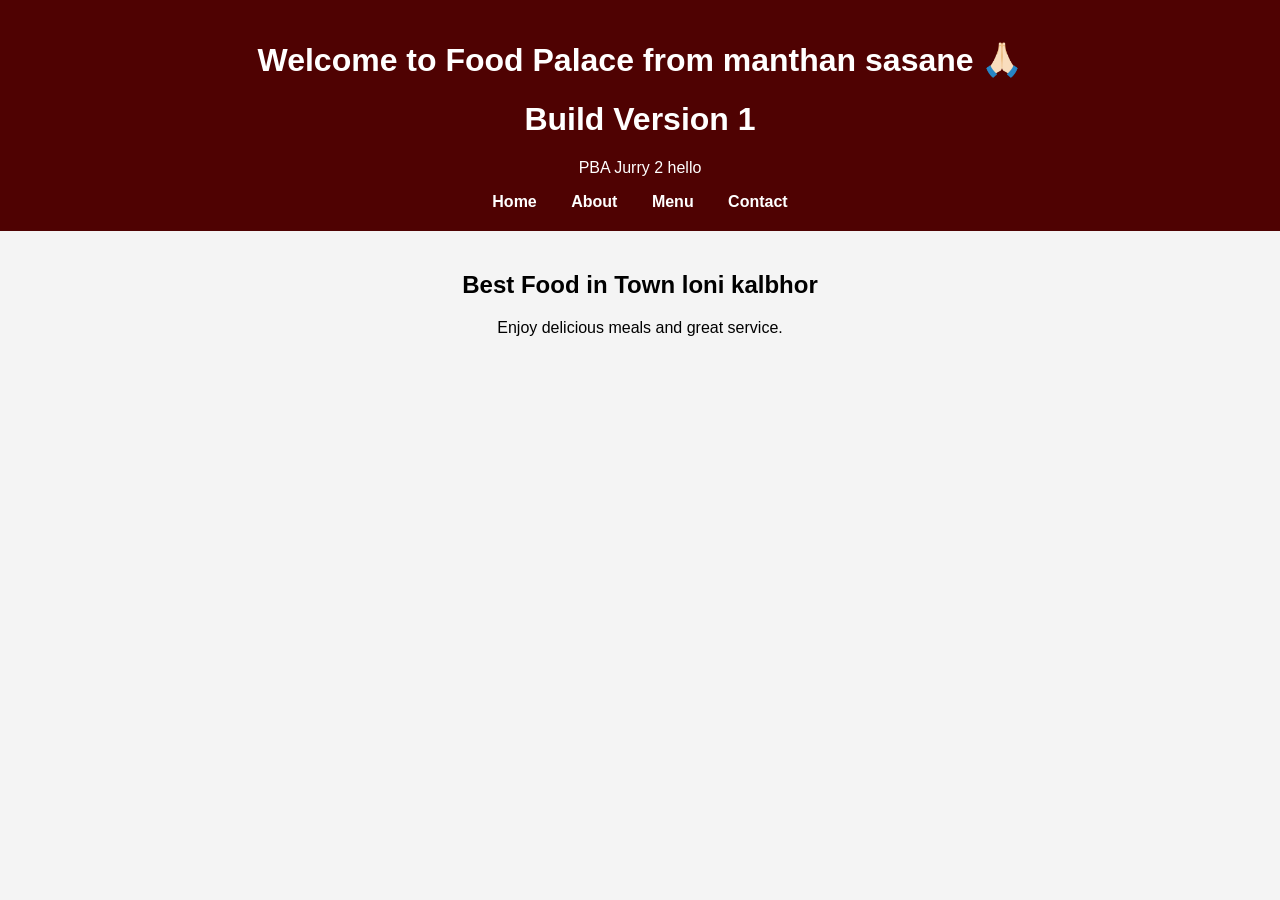
==== index.html @ 78e65f8f "Add build version header to index.html" ====
<!DOCTYPE html>
<html>
<head>
<meta charset="UTF-8">
<title>Food Palace</title>
<link rel="stylesheet" href="style.css">
</head>

<body>

<header>
    
<h1>Welcome to Food Palace from manthan sasane 🙏🏻</h1>
<h1>Build Version 1</h1>
<p>PBA Jurry 2 hello </p>


<nav>
<a href="index.html">Home</a>
<a href="about.html">About</a>
<a href="menu.html">Menu</a>
<a href="contact.html">Contact</a>
</nav>

</header>

<section>
<h2>Best Food in Town loni kalbhor</h2>
<p>Enjoy delicious meals and great service.</p>
</section>

</body>
</html>
---- style.css ----
body {
    font-family: Arial, sans-serif;
    background: #f4f4f4;
    text-align: center;
    margin: 0;
}

header {
    background: #4f0202;
    color: white;
    padding: 20px;
}

nav a {
    color: white;
    margin: 15px;
    text-decoration: none;
    font-weight: bold;
}

nav a:hover {
    text-decoration: underline;
}

section {
    padding: 20px;
}
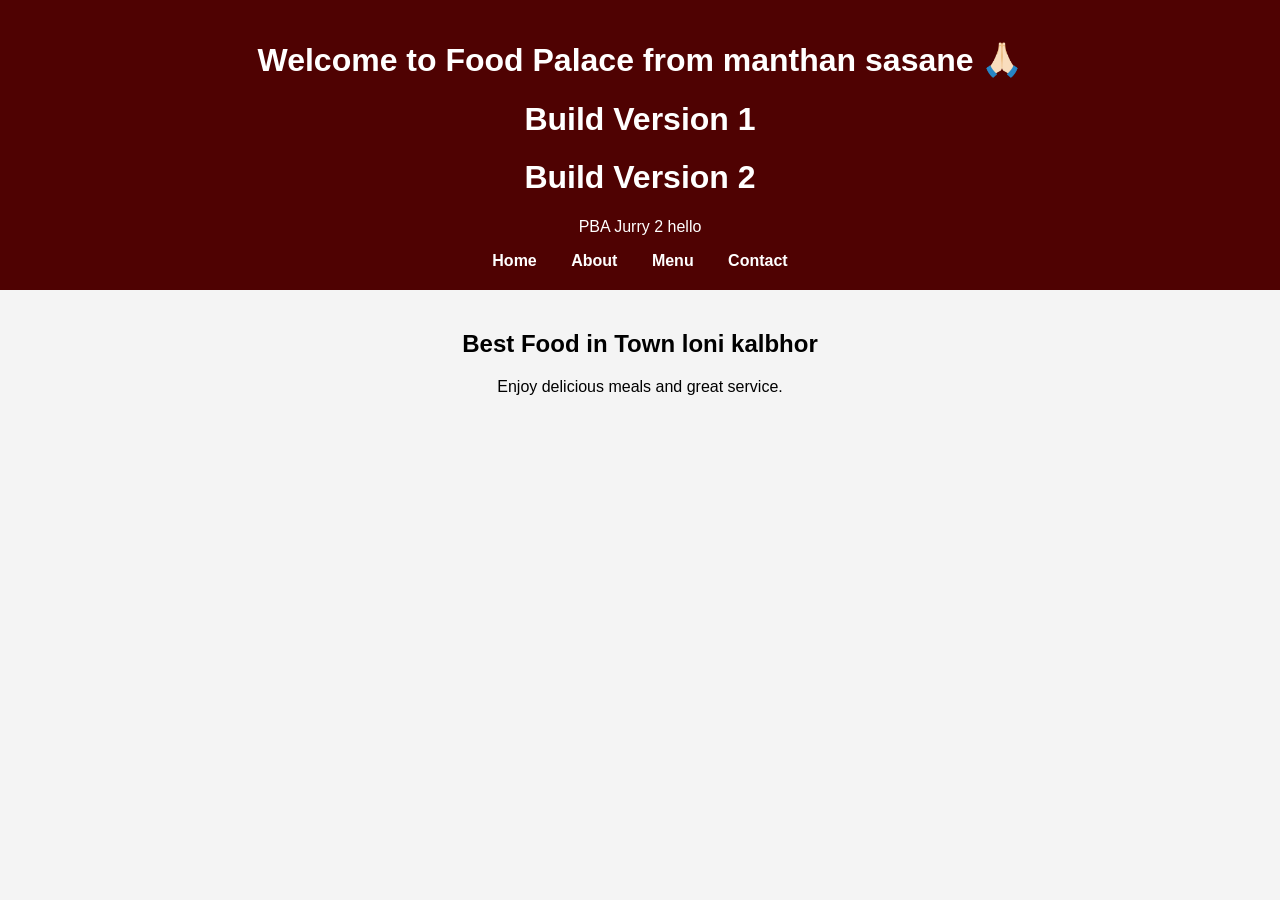
==== commit 3858be8f: "Update index.html" ====
--- a/index.html
+++ b/index.html
@@ -12,6 +12,7 @@
     
 <h1>Welcome to Food Palace from manthan sasane 🙏🏻</h1>
 <h1>Build Version 1</h1>
+<h1>Build Version 2</h1>
 <p>PBA Jurry 2 hello </p>
 
 
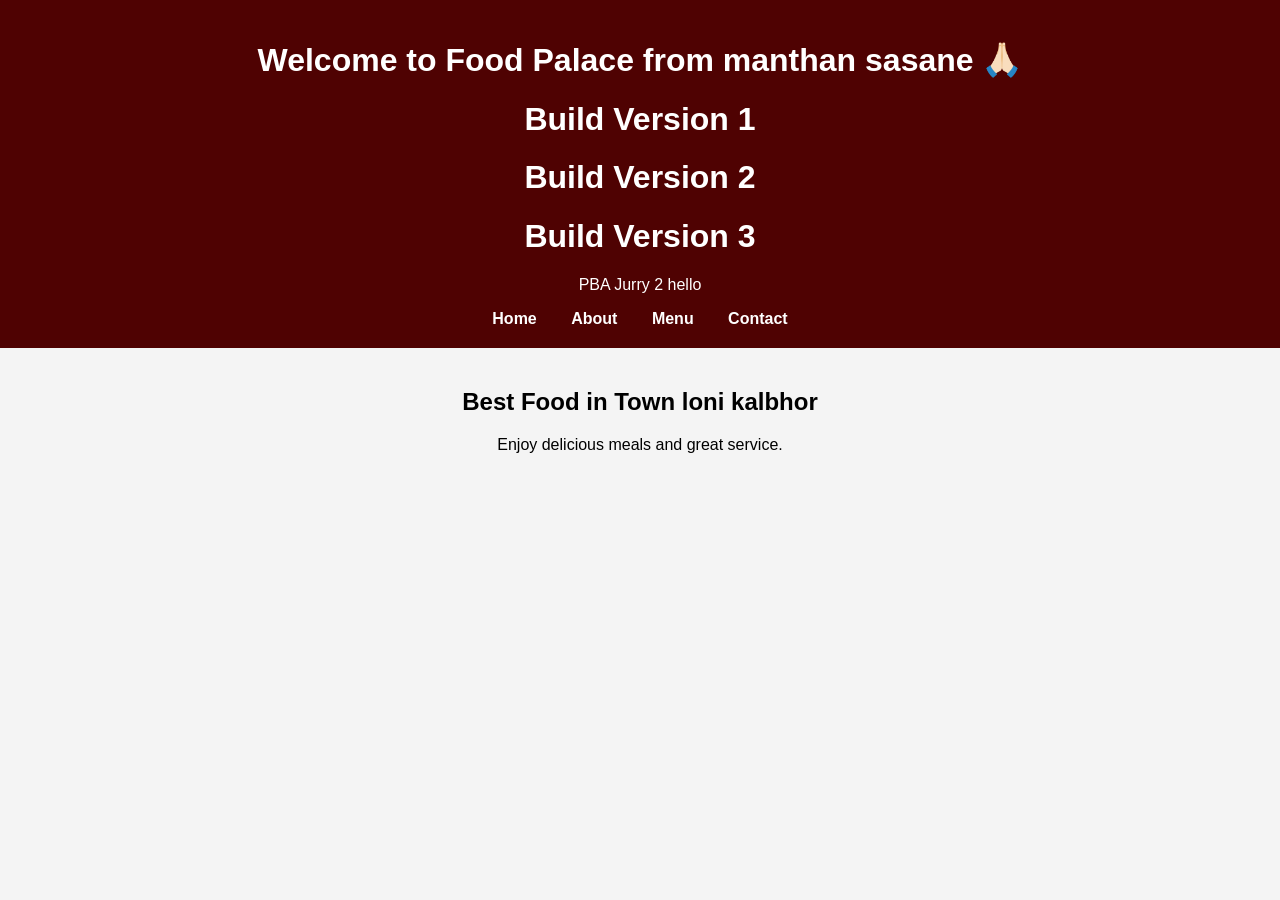
==== commit a7f133bb: "Add Build Version 3 header to index.html" ====
--- a/index.html
+++ b/index.html
@@ -13,6 +13,7 @@
 <h1>Welcome to Food Palace from manthan sasane 🙏🏻</h1>
 <h1>Build Version 1</h1>
 <h1>Build Version 2</h1>
+<h1>Build Version 3</h1>
 <p>PBA Jurry 2 hello </p>
 
 
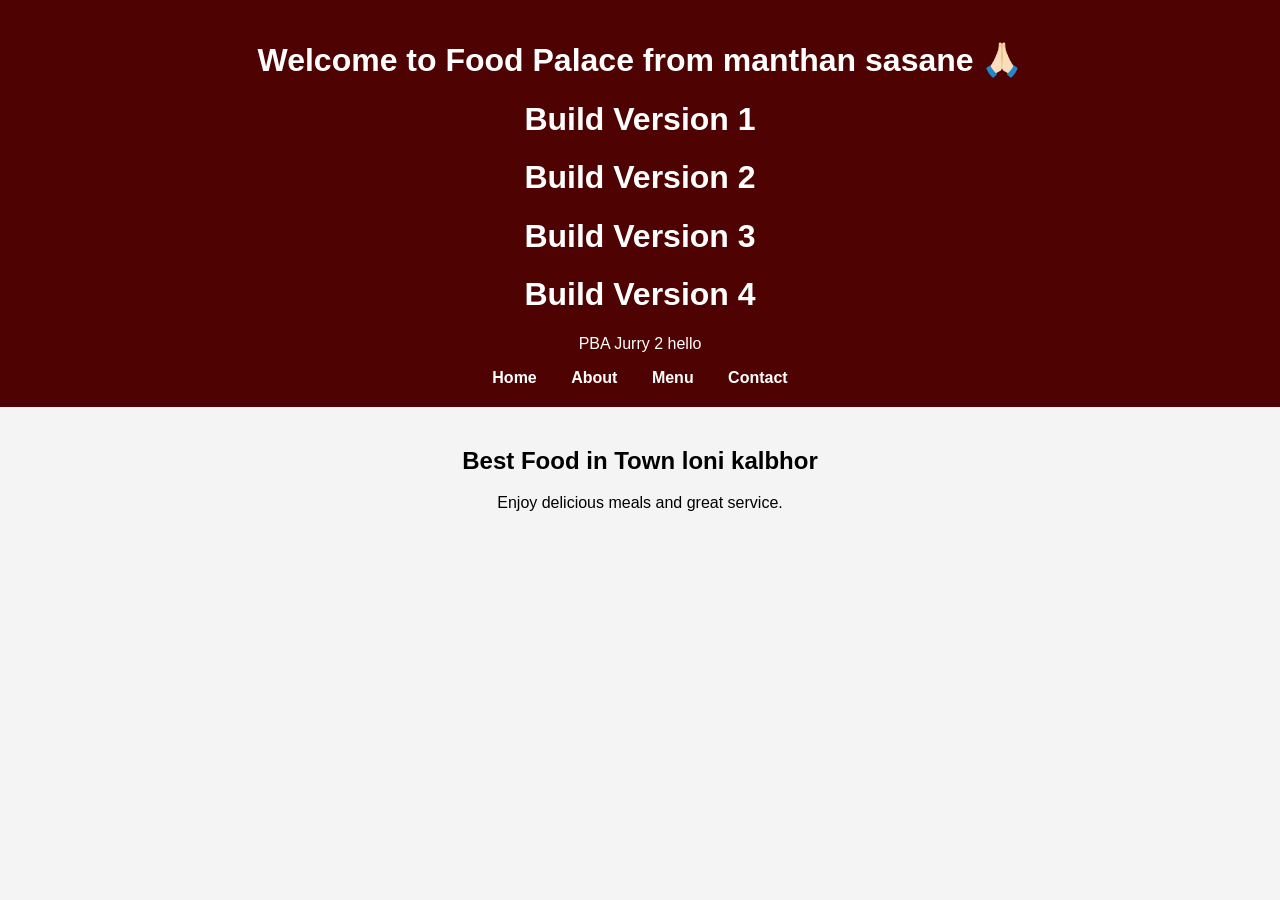
==== commit a3f4675c: "Add Build Version 4 to index.html" ====
--- a/index.html
+++ b/index.html
@@ -14,6 +14,7 @@
 <h1>Build Version 1</h1>
 <h1>Build Version 2</h1>
 <h1>Build Version 3</h1>
+<h1>Build Version 4</h1>
 <p>PBA Jurry 2 hello </p>
 
 
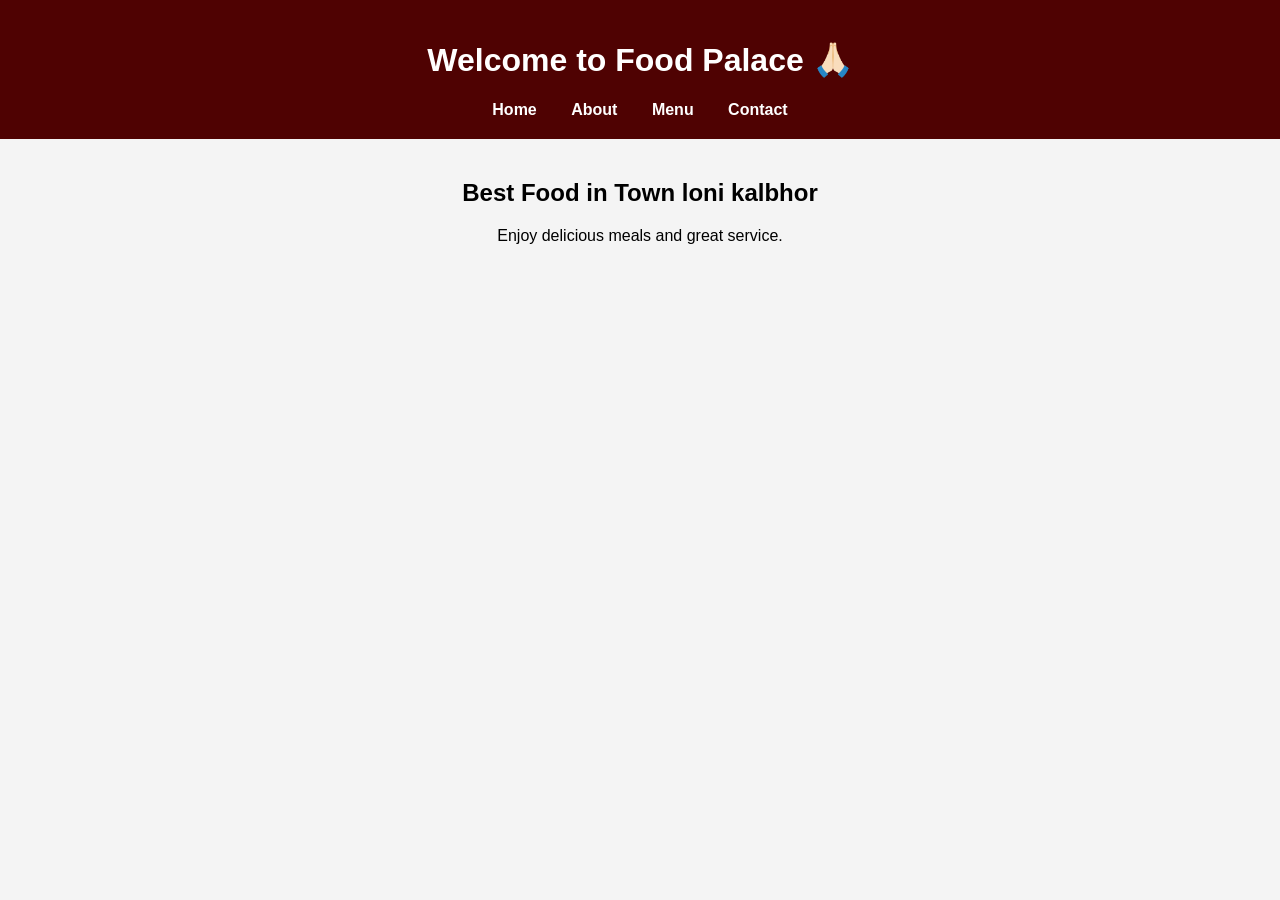
==== commit a22abfe8: "Update index.html" ====
--- a/index.html
+++ b/index.html
@@ -10,12 +10,7 @@
 
 <header>
     
-<h1>Welcome to Food Palace from manthan sasane 🙏🏻</h1>
-<h1>Build Version 1</h1>
-<h1>Build Version 2</h1>
-<h1>Build Version 3</h1>
-<h1>Build Version 4</h1>
-<p>PBA Jurry 2 hello </p>
+<h1>Welcome to Food Palace 🙏🏻</h1>
 
 
 <nav>
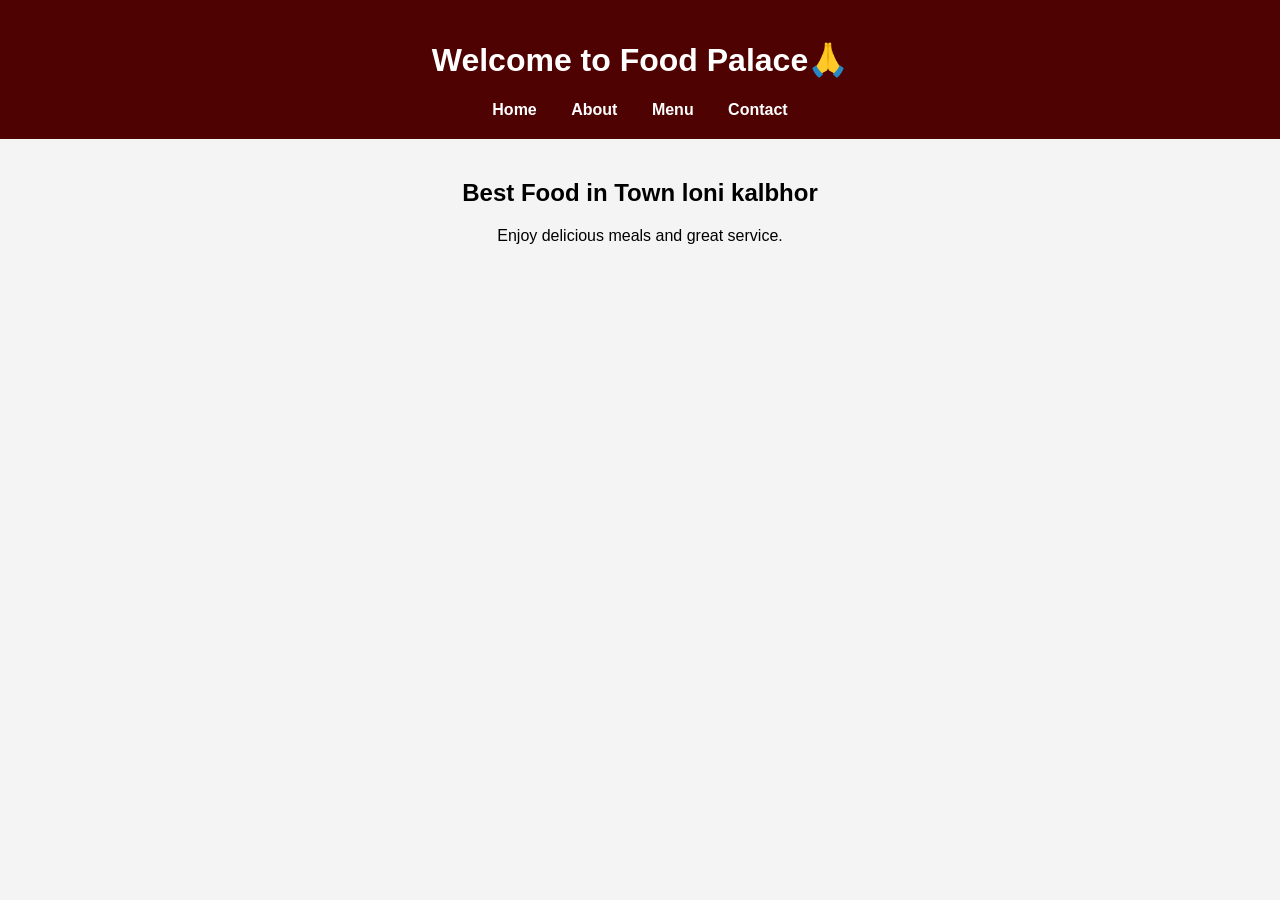
==== commit c0cf9c26: "Fix header emoji spacing in index.html Removed a space before the prayer emoji in the header." ====
--- a/index.html
+++ b/index.html
@@ -10,7 +10,7 @@
 
 <header>
     
-<h1>Welcome to Food Palace 🙏🏻</h1>
+<h1>Welcome to Food Palace🙏</h1>
 
 
 <nav>
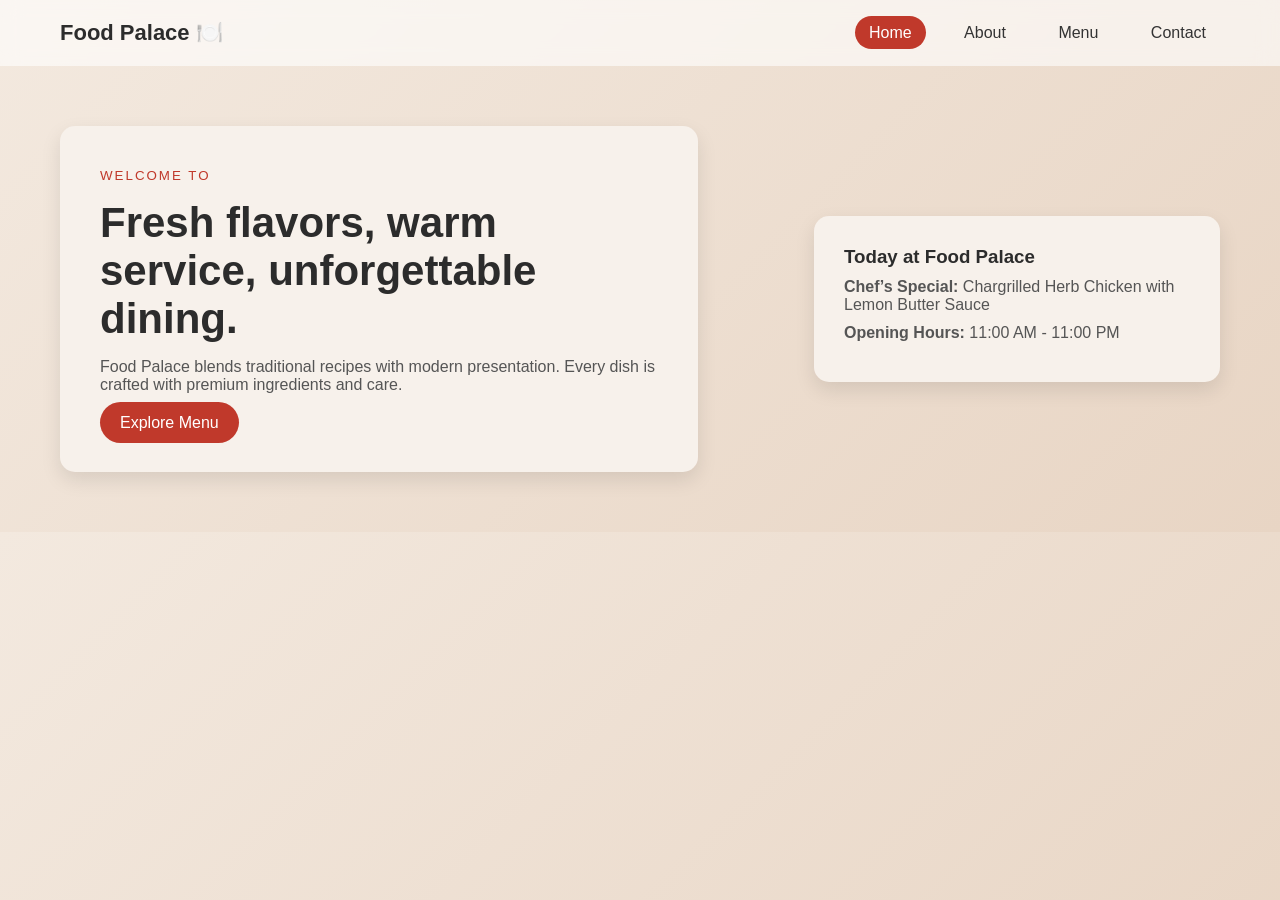
==== commit 238631e7: "Enhance index.html with new header and hero sections Updated the header and added hero sections with" ====
--- a/index.html
+++ b/index.html
@@ -9,22 +9,36 @@
 <body>
 
 <header>
-    
-<h1>Welcome to Food Palace🙏</h1>
+    <h1>Food Palace 🍽️</h1>
 
-
-<nav>
-<a href="index.html">Home</a>
-<a href="about.html">About</a>
-<a href="menu.html">Menu</a>
-<a href="contact.html">Contact</a>
-</nav>
-
+    <nav>
+        <a href="#" class="active">Home</a>
+        <a href="about.html">About</a>
+        <a href="menu.html">Menu</a>
+        <a href="contact.html">Contact</a>
+    </nav>
 </header>
 
-<section>
-<h2>Best Food in Town loni kalbhor</h2>
-<p>Enjoy delicious meals and great service.</p>
+<section class="hero">
+
+    <!-- LEFT -->
+    <div class="hero-left">
+        <small>WELCOME TO</small>
+        <h2>Fresh flavors, warm service, unforgettable dining.</h2>
+        <p>
+            Food Palace blends traditional recipes with modern presentation.
+            Every dish is crafted with premium ingredients and care.
+        </p>
+        <a href="menu.html" class="btn">Explore Menu</a>
+    </div>
+
+    <!-- RIGHT -->
+    <div class="hero-right">
+        <h3>Today at Food Palace</h3>
+        <p><strong>Chef’s Special:</strong> Chargrilled Herb Chicken with Lemon Butter Sauce</p>
+        <p><strong>Opening Hours:</strong> 11:00 AM - 11:00 PM</p>
+    </div>
+
 </section>
 
 </body>
--- a/style.css
+++ b/style.css
@@ -1,27 +1,107 @@
-body {
-    font-family: Arial, sans-serif;
-    background: #f4f4f4;
-    text-align: center;
+/* Reset */
+* {
     margin: 0;
+    padding: 0;
+    box-sizing: border-box;
 }
 
-header {
-    background: #4f0202;
-    color: white;
-    padding: 20px;
+/* Body */
+body {
+    font-family: 'Segoe UI', sans-serif;
+    background: linear-gradient(135deg, #f3e9df, #e8d5c4);
+    color: #2c2c2c;
 }
 
-nav a {
-    color: white;
-    margin: 15px;
-    text-decoration: none;
-    font-weight: bold;
+/* Navbar */
+header {
+    display: flex;
+    justify-content: space-between;
+    align-items: center;
+    padding: 20px 60px;
+    background: rgba(255,255,255,0.6);
+    backdrop-filter: blur(10px);
 }
 
-nav a:hover {
-    text-decoration: underline;
+header h1 {
+    font-size: 22px;
+    font-weight: 600;
 }
 
-section {
-    padding: 20px;
-}+/* Nav links */
+nav a {
+    margin-left: 20px;
+    text-decoration: none;
+    color: #333;
+    font-weight: 500;
+    padding: 8px 14px;
+    border-radius: 20px;
+    transition: 0.3s;
+}
+
+/* Active button (Home) */
+nav a.active,
+nav a:hover {
+    background: #c0392b;
+    color: white;
+}
+
+/* Hero Section */
+.hero {
+    display: flex;
+    justify-content: space-between;
+    align-items: center;
+    padding: 60px;
+}
+
+/* Left Card */
+.hero-left {
+    background: #f7f1eb;
+    padding: 40px;
+    border-radius: 15px;
+    width: 55%;
+    box-shadow: 0 8px 20px rgba(0,0,0,0.1);
+}
+
+.hero-left small {
+    color: #c0392b;
+    letter-spacing: 2px;
+}
+
+.hero-left h2 {
+    font-size: 42px;
+    margin: 15px 0;
+    font-weight: 700;
+}
+
+.hero-left p {
+    color: #555;
+    margin-bottom: 20px;
+}
+
+/* Button */
+.btn {
+    background: #c0392b;
+    color: white;
+    padding: 12px 20px;
+    border-radius: 25px;
+    text-decoration: none;
+    font-weight: 500;
+}
+
+/* Right Card */
+.hero-right {
+    background: #f7f1eb;
+    padding: 30px;
+    border-radius: 15px;
+    width: 35%;
+    box-shadow: 0 8px 20px rgba(0,0,0,0.1);
+}
+
+.hero-right h3 {
+    margin-bottom: 10px;
+}
+
+.hero-right p {
+    margin-bottom: 10px;
+    color: #555;
+}
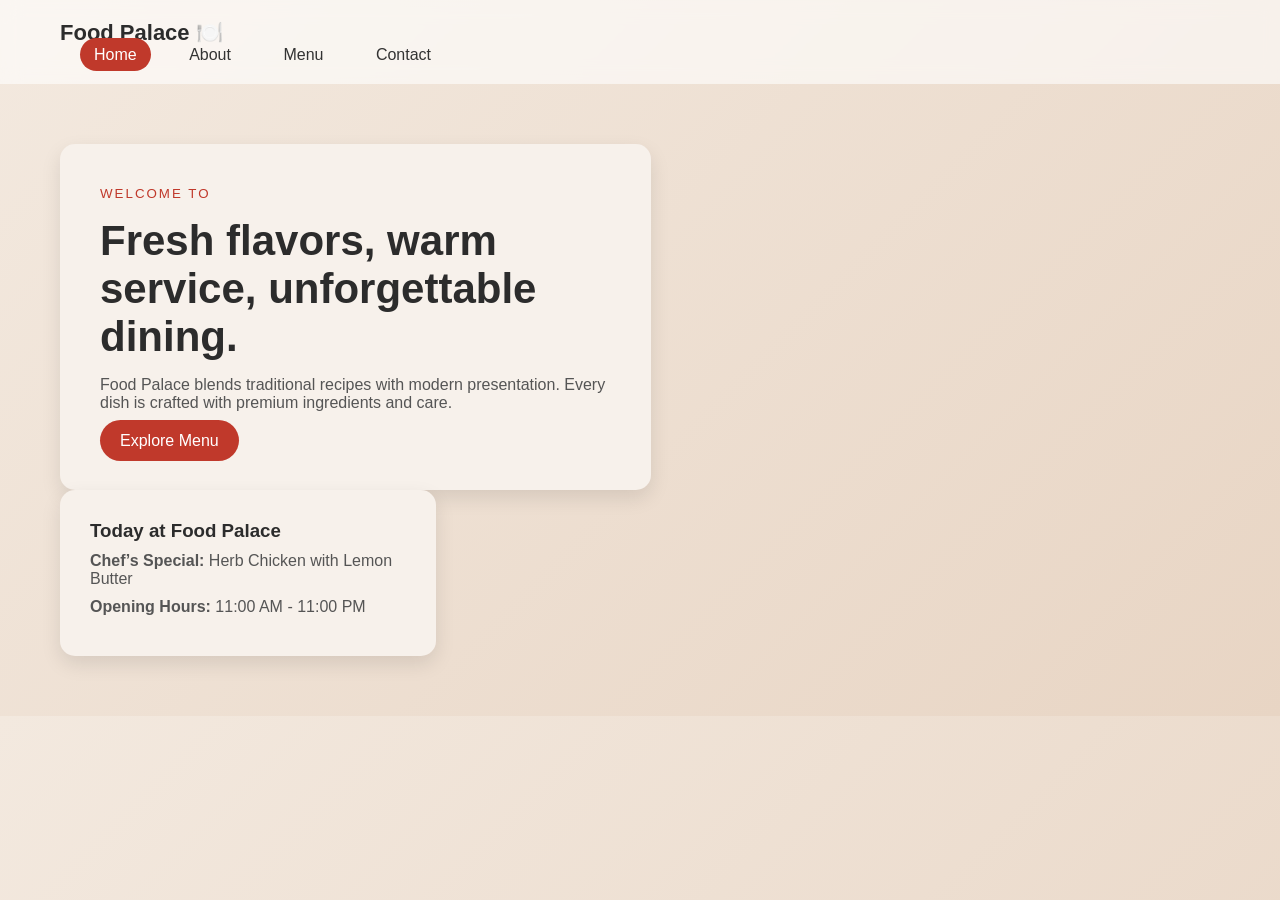
==== commit 0642b2f6: "Refactor header and hero section in index.html" ====
--- a/index.html
+++ b/index.html
@@ -9,36 +9,38 @@
 <body>
 
 <header>
-    <h1>Food Palace 🍽️</h1>
+    <div class="container header-content">
+        <h1>Food Palace 🍽️</h1>
 
-    <nav>
-        <a href="#" class="active">Home</a>
-        <a href="about.html">About</a>
-        <a href="menu.html">Menu</a>
-        <a href="contact.html">Contact</a>
-    </nav>
+        <nav>
+            <a href="#" class="active">Home</a>
+            <a href="about.html">About</a>
+            <a href="menu.html">Menu</a>
+            <a href="contact.html">Contact</a>
+        </nav>
+    </div>
 </header>
 
 <section class="hero">
+    <div class="container hero-content">
 
-    <!-- LEFT -->
-    <div class="hero-left">
-        <small>WELCOME TO</small>
-        <h2>Fresh flavors, warm service, unforgettable dining.</h2>
-        <p>
-            Food Palace blends traditional recipes with modern presentation.
-            Every dish is crafted with premium ingredients and care.
-        </p>
-        <a href="menu.html" class="btn">Explore Menu</a>
+        <div class="hero-left">
+            <small>WELCOME TO</small>
+            <h2>Fresh flavors, warm service, unforgettable dining.</h2>
+            <p>
+                Food Palace blends traditional recipes with modern presentation.
+                Every dish is crafted with premium ingredients and care.
+            </p>
+            <a href="menu.html" class="btn">Explore Menu</a>
+        </div>
+
+        <div class="hero-right">
+            <h3>Today at Food Palace</h3>
+            <p><strong>Chef’s Special:</strong> Herb Chicken with Lemon Butter</p>
+            <p><strong>Opening Hours:</strong> 11:00 AM - 11:00 PM</p>
+        </div>
+
     </div>
-
-    <!-- RIGHT -->
-    <div class="hero-right">
-        <h3>Today at Food Palace</h3>
-        <p><strong>Chef’s Special:</strong> Chargrilled Herb Chicken with Lemon Butter Sauce</p>
-        <p><strong>Opening Hours:</strong> 11:00 AM - 11:00 PM</p>
-    </div>
-
 </section>
 
 </body>
